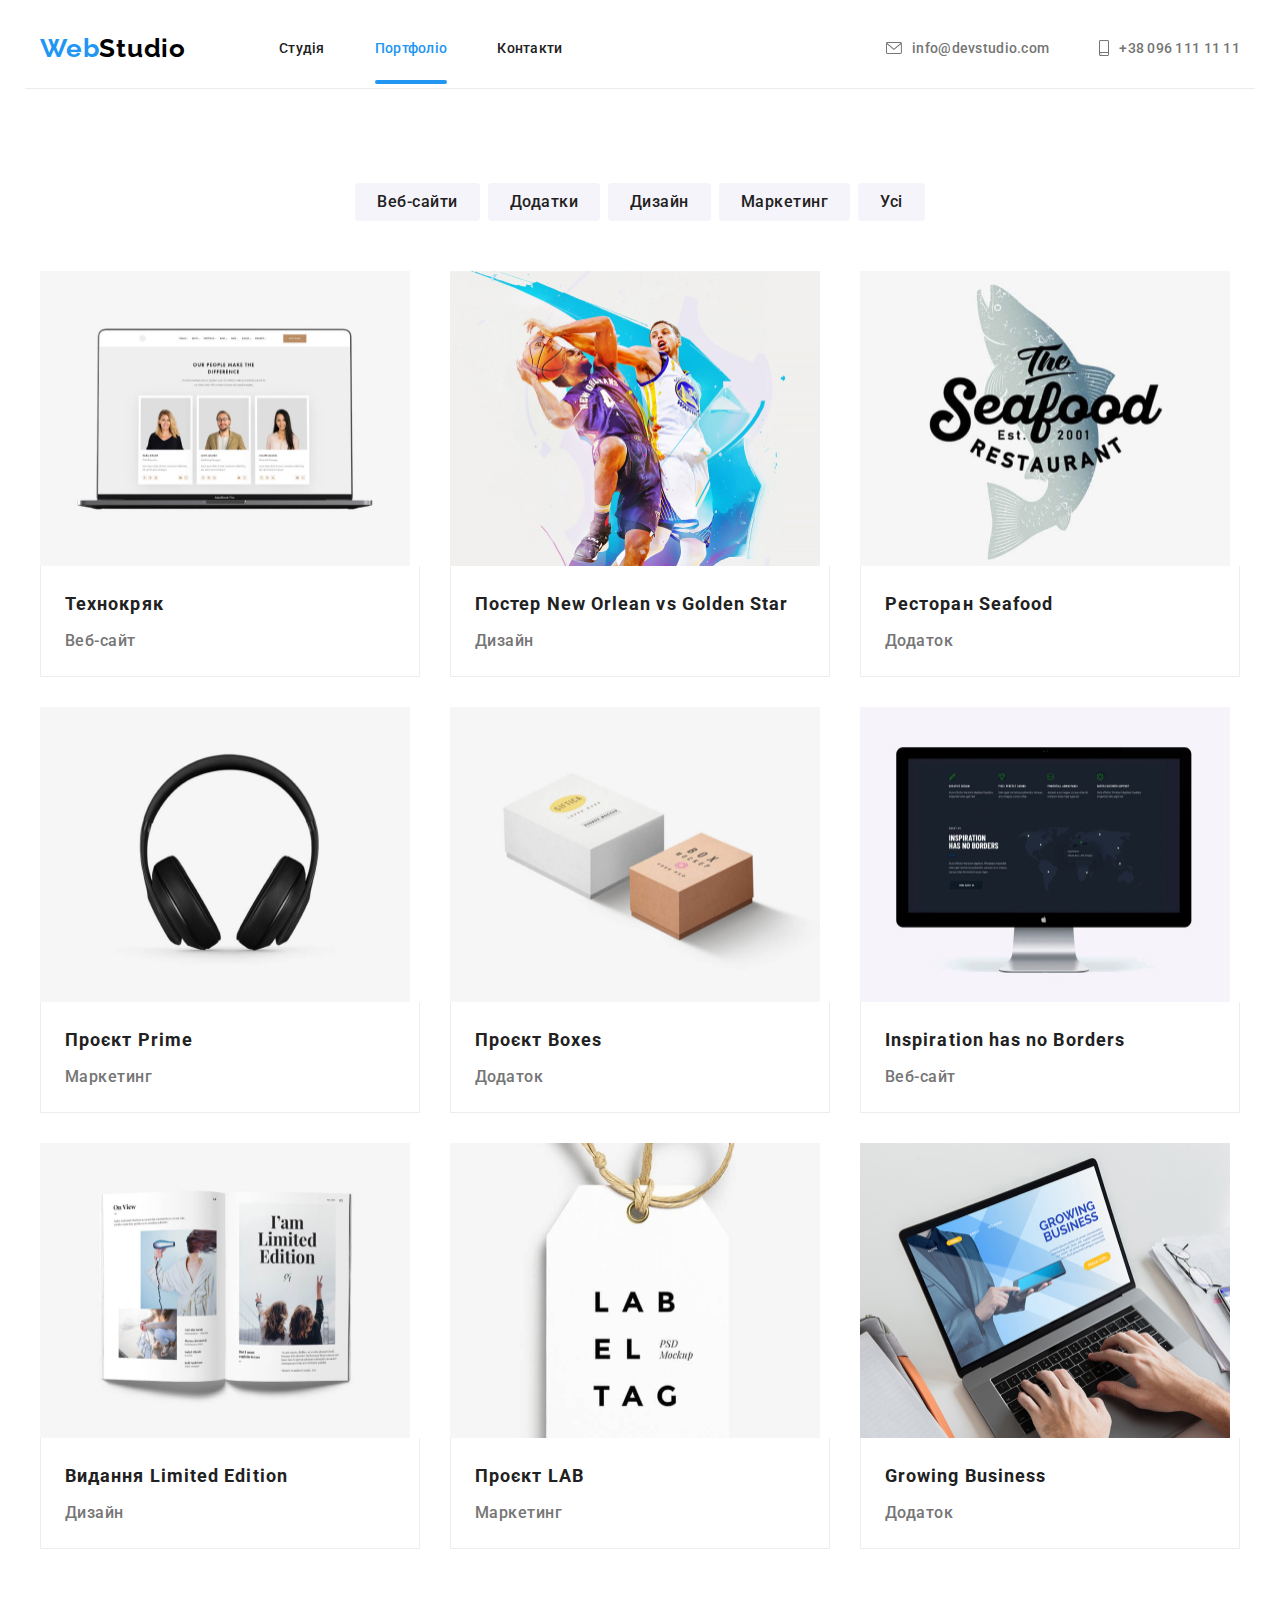
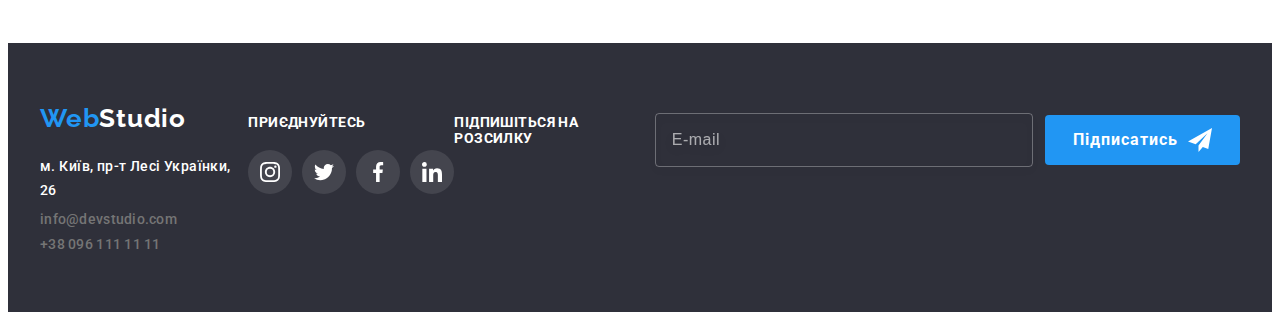
==== portfolio.html @ f9445183 "start HW7" ====
<!DOCTYPE html>
<html lang="uk">
  <head>
    <meta charset="UTF-8" />
    <meta http-equiv="X-UA-Compatible" content="IE=edge" />
    <meta name="viewport" content="width=device-width, initial-scale=1.0" />
    <title>Poкtfolio</title>
    <!-- Fonts -->
    <link rel="preconnect" href="https://fonts.googleapis.com" />
    <link rel="preconnect" href="https://fonts.gstatic.com" crossorigin />
    <link
      href="https://fonts.googleapis.com/css2?family=Raleway:wght@700&family=Roboto:wght@400;500;700;900&display=swap"
      rel="stylesheet"
    />
    <!-- Modern-normalize -->
    <link
      rel="stylesheet"
      href="https://cdnjs.cloudflare.com/ajax/libs/modern-normalize/1.1.0/modern-normalize.min.css"
      integrity="sha512-wpPYUAdjBVSE4KJnH1VR1HeZfpl1ub8YT/NKx4PuQ5NmX2tKuGu6U/JRp5y+Y8XG2tV+wKQpNHVUX03MfMFn9Q=="
      crossorigin="anonymous"
      referrerpolicy="no-referrer"
    />
    <!-- Custom styles -->
    <link rel="stylesheet" href="./css/styles.css" />
  </head>
  <body class="page">
    <header class="header">
      <div class="container header-container">
        <a class="link header-link" href="./index.html"
          ><span class="logo-first-color">Web</span><span class="logo-second-color">Studio</span>
        </a>
        <nav class="main-nav">
          <ul class="list header-nav-list">
            <li class="list-item">
              <a class="link" href="./index.html">Студія</a>
            </li>
            <li class="list-item">
              <a class="link current" href="./portfolio.html">Портфоліо</a>
            </li>
            <li class="list-item">
              <a class="link contacts" href="./index.html">Контакти</a>
            </li>
          </ul>
        </nav>
        <ul class="list header-list">
          <li>
            <a class="address-link" href="mailto:info@devstudio.com">
              <svg class="contacts-icon" width="16" height="12">
                <use href="./imeges/icons.svg#icon-envelope"></use>
              </svg>
              info@devstudio.com</a
            >
          </li>
          <li>
            <a class="address-link" href="tel:+380961111111">
              <svg class="contacts-icon" width="10" height="16">
                <use href="./imeges/icons.svg#icon-smartphone"></use>
              </svg>
              +38 096 111 11 11</a
            >
          </li>
        </ul>
      </div>
    </header>
    <main>
      <!--title section-->
      <section class="section projects">
        <div class="container">
          <h1 class="filtrs-title">Projects</h1>
          <ul class="list container-filtrs">
            <li class="filtrs-item">
              <button class="filtrs-btn" type="button">Веб-сайти</button>
            </li>
            <li class="filtrs-item">
              <button class="filtrs-btn" type="button">Додатки</button>
            </li>
            <li class="filtrs-item">
              <button class="filtrs-btn" type="button">Дизайн</button>
            </li>
            <li class="filtrs-item">
              <button class="filtrs-btn" type="button">Маркетинг</button>
            </li>
            <li class="filtrs-item">
              <button class="filtrs-btn" type="button">Усі</button>
            </li>
          </ul>
          <ul class="list container-project">
            <li class="project-item">
              <a class="link project-link" href="./portfolio.html">
                <div class="project-thumb">
                  <img
                  class="project-img"
                  src="./imeges/portfolio/img1.jpg"
                  alt=""
                  width="370"
                  height="295"
                  />
                  <div class="overlay">
                    <p class="overlay-desc">
                      Ресурс пропонує комплексні пропозиції з різним рівнем функціоналу та сервісів. 
                      Все це дозволить відвідувачу отримати вичерпні відомості про компанію чи приватну особу.
                    </p>
                  </div>
                  </div>
                <div class="under-img">
                  <h2 class="project-name">Технокряк</h2>
                  <p class="project-filtr">Веб-сайт</p>
                </div>
              </a>
            </li>
            <li class="project-item">
              <a class="link project-link" href="./portfolio.html">
                <div class="project-thumb">
                <img
                  class="project-img"
                  src="./imeges/portfolio/img2.jpg"
                  alt=""
                  width="370"
                  height="295"
                />
                <div class="overlay">
                  <p class="overlay-desc">
                    Ресурс пропонує комплексні пропозиції з різним рівнем функціоналу та сервісів. 
                    Все це дозволить відвідувачу отримати вичерпні відомості про компанію чи приватну особу.
                  </p>
                </div>
               </div>
                <div class="under-img">
                  <h2 class="project-name">Постер New Orlean vs Golden Star</h2>
                  <p class="project-filtr">Дизайн</p>
                </div>
              </a>
            </li>
            <li class="project-item">
              <a class="link project-link" href="./portfolio.html">
                <div class="project-thumb">
                <img
                  class="project-img"
                  src="./imeges/portfolio/img3.jpg"
                  alt=""
                  width="370"
                  height="295"
                />
                <div class="overlay">
                  <p class="overlay-desc">
                    Ресурс пропонує комплексні пропозиції з різним рівнем функціоналу та сервісів. 
                    Все це дозволить відвідувачу отримати вичерпні відомості про компанію чи приватну особу.
                  </p>
                </div>
              </div>
                <div class="under-img">
                  <h2 class="project-name">Ресторан Seafood</h2>
                  <p class="project-filtr">Додаток</p>
                </div>
              </a>
            </li>
            <li class="project-item">
              <a class="link project-link" href="./portfolio.html">
                <div class="project-thumb">
                <img
                  class="project-img"
                  src="./imeges/portfolio/img4.jpg"
                  alt=""
                  width="370"
                  height="295"
                />
                <div class="overlay">
                  <p class="overlay-desc">
                    Ресурс пропонує комплексні пропозиції з різним рівнем функціоналу та сервісів. 
                    Все це дозволить відвідувачу отримати вичерпні відомості про компанію чи приватну особу.
                  </p>
                </div>
              </div>
                <div class="under-img">
                  <h2 class="project-name">Проєкт Prime</h2>
                  <p class="project-filtr">Маркетинг</p>
                </div>
              </a>
            </li>
            <li class="project-item">
              <a class="link project-link" href="./portfolio.html">
                <div class="project-thumb">
                <img
                  class="project-img"
                  src="./imeges/portfolio/img5.jpg"
                  alt=""
                  width="370"
                  height="295"
                />
                <div class="overlay">
                  <p class="overlay-desc">
                    Ресурс пропонує комплексні пропозиції з різним рівнем функціоналу та сервісів. 
                    Все це дозволить відвідувачу отримати вичерпні відомості про компанію чи приватну особу.
                  </p>
                </div>
              </div>
                <div class="under-img">
                  <h2 class="project-name">Проєкт Boxes</h2>
                  <p class="project-filtr">Додаток</p>
                </div>
              </a>
            </li>
            <li class="project-item">
              <a class="link project-link" href="./portfolio.html">
                <div class="project-thumb">
                <img
                  class="project-img"
                  src="./imeges/portfolio/img6.jpg"
                  alt=""
                  width="370"
                  height="295"
                />
                <div class="overlay">
                  <p class="overlay-desc">
                    Ресурс пропонує комплексні пропозиції з різним рівнем функціоналу та сервісів. 
                    Все це дозволить відвідувачу отримати вичерпні відомості про компанію чи приватну особу.
                  </p>
                </div>
              </div>
                <div class="under-img">
                  <h2 class="project-name">Inspiration has no Borders</h2>
                  <p class="project-filtr">Веб-сайт</p>
                </div>
              </a>
            </li>
            <li class="project-item">
              <a class="link project-link" href="./portfolio.html">
                <div class="project-thumb">
                <img
                  class="project-img"
                  src="./imeges/portfolio/img7.jpg"
                  alt=""
                  width="370"
                  height="295"
                />
                <div class="overlay">
                  <p class="overlay-desc">
                    Ресурс пропонує комплексні пропозиції з різним рівнем функціоналу та сервісів. 
                    Все це дозволить відвідувачу отримати вичерпні відомості про компанію чи приватну особу.
                  </p>
                </div>
              </div>
                <div class="under-img">
                  <h2 class="project-name">Видання Limited Edition</h2>
                  <p class="project-filtr">Дизайн</p>
                </div>
              </a>
            </li>
            <li class="project-item">
              <a class="link project-link" href="./portfolio.html">
                <div class="project-thumb">
                <img
                  class="project-img"
                  src="./imeges/portfolio/img8.jpg"
                  alt=""
                  width="370"
                  height="295"
                />
                <div class="overlay">
                  <p class="overlay-desc">
                    Ресурс пропонує комплексні пропозиції з різним рівнем функціоналу та сервісів. 
                    Все це дозволить відвідувачу отримати вичерпні відомості про компанію чи приватну особу.
                  </p>
                </div>
              </div>
                <div class="under-img">
                  <h2 class="project-name">Проєкт LAB</h2>
                  <p class="project-filtr">Маркетинг</p>
                </div>
              </a>
            </li>
            <li class="project-item">
              <a class="link project-link" href="./portfolio.html">
                <div class="project-thumb">
                <img
                  class="project-img"
                  src="./imeges/portfolio/img9.jpg"
                  alt=""
                  width="370"
                  height="295"
                />
                <div class="overlay">
                  <p class="overlay-desc">
                    Ресурс пропонує комплексні пропозиції з різним рівнем функціоналу та сервісів. 
                    Все це дозволить відвідувачу отримати вичерпні відомості про компанію чи приватну особу.
                  </p>
                </div>
              </div>
                <div class="under-img">
                  <h2 class="project-name">Growing Business</h2>
                  <p class="project-filtr">Додаток</p>
                </div>
              </a>
            </li>
          </ul>
        </div>
      </section>
    </main>

    <!--Нижній блок-->
    
    <footer class="footer">
      <div class="container footer-info">
        <div class="first-column">
          <a class="link" href="./index.html"
            ><span class="logo-first-color">Web</span
            ><span class="logo-sec-col-footer">Studio</span></a
          >
          <address class="container-address" style="font-style: normal">
            <ul class="list">
              <li class="address-link">
                <a
                  class="link address"
                  href="https://goo.gl/maps/CPtrU1FHBa2aNyZL9"
                  target="_blank"
                  rel="noopener noreferrer"
                  >м. Київ, пр-т Лесі Українки, 26</a
                >
              </li>
              <li class="address-item">
                <a class="address-link" href="mailto:info@devstudio.com">info@devstudio.com</a>
              </li>
              <li class="address-item">
                <a class="address-link" href="tel:+380961111111">+38 096 111 11 11</a>
              </li>
            </ul>
          </address>
        </div>
        <div class="social-icons-footer">
          <h3 class="under-social-icons">Приєднуйтесь</h3>
          <ul class="ft-social-list list">
            <li class="ft-social-item">
              <a
                class="ft-social-link link"
                href="https://www.instagram.com"
                target="_blank"
                rel="noopener noreferrer"
                aria-label="Instagram"
              >
                <svg class="ft-social-icon" width="20" height="20">
                  <use href="./imeges/icons.svg#icon-instagram"></use>
                </svg>
              </a>
            </li>
            <li class="social-item">
              <a
                class="ft-social-link link"
                href="https://twitter.com/"
                target="_blank"
                rel="noopener noreferrer"
                aria-label="Instagram"
              >
                <svg class="ft-social-icon" width="20" height="20">
                  <use href="./imeges/icons.svg#icon-twitter"></use>
                </svg>
              </a>
            </li>
            <li class="social-item">
              <a
                class="ft-social-link link"
                href="https://facebook.com/"
                target="_blank"
                rel="noopener noreferrer"
                aria-label="Instagram"
              >
                <svg class="ft-social-icon" width="20" height="20">
                  <use href="./imeges/icons.svg#icon-facebook"></use>
                </svg>
              </a>
            </li>
            <li class="social-item">
              <a
                class="ft-social-link link"
                href="https://www.linkedin.com"
                target="_blank"
                rel="noopener noreferrer"
                aria-label="Instagram"
              >
                <svg class="ft-social-icon" width="20" height="20">
                  <use href="./imeges/icons.svg#icon-linkedin"></use>
                </svg>
              </a>
            </li>
          </ul>
        </div>
        <div class="email-form-ft">
          <h3 class="ft-email-title">Підпишіться на розсилку</h3>
          <label class="ft-form-email">
            <input class="ft-email" type="email" name="user-mail" required placeholder="E-mail" />
          </label>
          <button class="ft-btn-send" type="submit">
            Підписатись
            <svg class="ft-send-icon" width="24" height="24">
              <use href="./imeges/icons.svg#icon-send"></use>
            </svg>
          </button>
        </div>
      </div>
    </footer>
  </body>
</html>
---- css/styles.css ----
:root {
  /* Fonts */
  --main-font: 'Roboto', sans-serif;
  --secondary-font: 'Raleway', sans-serif;

  /* colors */
  --main-txt-cl: #212121;
  --light-txt-cl: #757575;
  --other-txt-cl: #ffffff;
  --accent-txt-cl: #2196f3;
  --gray-icon-cl: #afb1b8;

  /* Others */
  --anim-hover: 250ms cubic-bezier(0.4, 0, 0.2, 1);
}

.page {
  font-family: var(--main-font);
  font-size: 14px;
  text-align: center;
  color: var(--main-txt-cl);
}

/* reset */
.link,
.address-link {
  text-decoration: none;
}
.list {
  list-style: none;
}

.section {
  padding-top: 94px;
  padding-bottom: 94px;
}

h1,
h2,
h3,
h4,
h5,
h6,
p {
  margin: 0;
}

img {
  display: block;
}

.link {
  text-decoration: none;
  color: currentColor;
}

.list {
  list-style: none;
  margin: 0;
  padding: 0;
}

.container {
  width: 1200px;
  padding-left: 15px;
  padding-right: 15px;
  margin-left: auto;
  margin-right: auto;
}

/**
    |============================
    | Header
    |============================
  */

.header {
  text-align: left;
}

.header-container {
  display: flex;
  border-bottom: 1px solid #ececec;
  align-items: center;
}
.logo-first-color,
.logo-second-color,
.logo-sec-col-footer {
  font-family: var(--secondary-font);
  font-style: normal;
  font-weight: 700;
  font-size: 26px;
  line-height: 31px;
  letter-spacing: 0.03em;
}

.logo-first-color {
  color: var(--accent-txt-cl);
}

.logo-second-color {
  color: #000000;
}

.main-nav {
  margin-left: 93px;
  padding-top: 32px;
  padding-bottom: 32px;
}

.header-nav-list {
  display: flex;
  gap: 50px;
}

.header-list {
  display: flex;
  padding-top: 32px;
  margin-left: auto;
  gap: 50px;
  padding-bottom: 32px;
}

.link,
.address-link {
  font-weight: 500;
  line-height: calc(16 / 14);
  letter-spacing: 0.02em;
  color: var(--main-txt-cl);
  transition: color var(--anim-hover);
}

.address-link {
  color: var(--light-txt-cl);
  display: flex;
  gap: 10px;
  align-items: center;
}

.link:hover,
.link:focus,
.current,
.link:focus,
.address-link:hover,
.address-link:focus {
  color: var(--accent-txt-cl);
}

.contacts-icon {
  fill: currentColor;
}

.current {
  position: relative;
}

.current::after {
  content: '';
  display: block;

  position: absolute;
  left: 0;
  bottom: -28px;

  width: 100%;
  height: 4px;
  border-radius: 2px;
  background-color: var(--accent-txt-cl);
}

/**
    |============================
    | Hero
    |============================
  */

.hero {
  max-width: 1600px;
  margin-left: auto;
  margin-right: auto;
  background-image: linear-gradient(to right, rgb(47, 48, 58, 0.4), rgba(47, 48, 58, 0.4)),
    url(../imeges/fon-img/Img.jpg);
  background-repeat: no-repeat;
  background-size: cover;
  background-position: center;

  background-color: #2f303a;
  padding-top: 200px;
  padding-bottom: 200px;
}

.hero-title {
  font-size: 44px;
  line-height: calc(60 / 44);
  letter-spacing: 0.06em;
  color: var(--other-txt-cl);
  text-transform: uppercase;
  margin-bottom: 30px;
  width: 696px;
  margin-left: auto;
  margin-right: auto;
}

.hero-btn {
  font-family: inherit;
  font-weight: 700;
  font-size: 16px;
  line-height: calc(30 / 16);
  letter-spacing: 0.06em;
  color: var(--other-txt-cl);
  background-color: var(--accent-txt-cl);
  cursor: pointer;
  border-radius: 4px;
  padding: 10px 32px;
  border: none;
  transition: background-color var(--anim-hover);
}

.hero-btn:hover,
.hero-btn:focus {
  background-color: #188ce8;
}

/**
    |============================
    | About
    |============================
  */
.about {
  text-align: left;
}

.container-about {
  display: flex;
  gap: 30px;
  
  
  
}

.about-item {
  flex-basis: calc((100%-90px) / 4);
}

.about-block {
  display: flex;
  background-color: #f5f4fa;
  height: 120px;
  align-items: center;
  justify-content: center;
  border-radius: 4px;
  margin-bottom: 30px;
}

.about-title {
  position: absolute;
  width: 1px;
  height: 1px;
  margin: -1px;
  border: 0;
  padding: 0;
  white-space: nowrap;
  clip-path: inset(100%);
  clip: rect(0 0 0 0);
}

.about-preference {
  font-weight: 700;
  font-size: 14px;
  line-height: calc(16 / 14);
  letter-spacing: 0.03em;
  text-transform: uppercase;
}

.about-txt {
  font-size: 14px;
  line-height: calc(24 / 14);
  letter-spacing: 0.03em;
  color: var(--light-txt-cl);
  margin-top: 10px;
}

/**
    |============================
    | Activity
    |============================
  */

.activity {
  padding-top: 0px;
}

.activity-title {
  font-weight: 700;
  font-size: 36px;
  line-height: calc(42 / 36);
  letter-spacing: 0.03em;
}

.container-activity {
  display: flex;
  gap: 30px;
  margin-top: 50px;
  padding-top: 0px;
}

.act-thumb {
  position: relative;
}

.act-img-bloc {
  position: absolute;
  bottom: 0;
  left: 0;

  width: 100%;
  height: 70px;
  background: rgba(47, 48, 58, 0.8);

  display: flex;
  align-items: center;
  justify-content: center;
}

.act-img-title {
  text-transform: uppercase;
  color: var(--other-txt-cl);
  font-weight: 700;
  line-height: calc(16 / 14);
  letter-spacing: 0.03em;
}

.act-img-title {
}

/**
    |============================
    | Team
    |============================
  */

.team {
  background-color: #f5f4fa;
}

.team-title {
  font-weight: 700;
  font-size: 36px;
  line-height: calc(42 / 36);
  letter-spacing: 0.03em;
}

.container-team {
  display: flex;
  margin-top: 50px;
  gap: 30px;
}

.team-card {
  padding-top: 20px;
  padding-bottom: 20px;
  background-color: var(--other-txt-cl);
  border-radius: 0px 0px 4px 4px;
}
.team-item {
  box-shadow: 0px 1px 3px rgba(0, 0, 0, 0.12), 0px 1px 1px rgba(0, 0, 0, 0.14),
    0px 2px 1px rgba(0, 0, 0, 0.2);
  border-radius: 0px 0px 4px 4px;
}

.team-expert {
  font-weight: 500;
  font-size: 16px;
  line-height: calc(19 / 16);
  letter-spacing: 0.03em;
  margin-bottom: 10px;
}

.team-profil {
  font-size: 16px;
  line-height: calc(19 / 16);
  letter-spacing: 0.03em;
  color: var(--light-txt-cl);
  margin-bottom: 16px;
}

.social-list {
  display: flex;
  gap: 10px;
  justify-content: center;
}

.social-link {
  display: flex;
  align-items: center;
  justify-content: center;
  width: 44px;
  height: 44px;
  background-color: var(--other-txt-cl);
  border-radius: 50%;
  color: var(--gray-icon-cl);
  transition: background-color var(--anim-hover), color var(--anim-hover);
}

.social-link:hover,
.social-link:focus {
  background-color: var(--accent-txt-cl);
  color: var(--other-txt-cl);
}

.social-icon {
  fill: currentColor;
}

/**
    |============================
    | Client
    |============================
  */

.client-title {
  font-weight: 700;
  font-size: 36px;
  line-height: calc(42 / 36);
  letter-spacing: 0.03em;
  margin-bottom: 50px;
}

.clients-list {
  display: flex;
  gap: 30px;
  justify-content: center;
}

.client-item {
  flex-basis: calc((100% - 150px) / 6);
}

.client-link {
  display: flex;
  align-items: center;
  justify-content: center;
  background-color: var(--other-txt-cl);
  color: var(--gray-icon-cl);
  height: 92px;
  border: 1px solid var(--gray-icon-cl);
  border-radius: 4px;
  transition: border-color var(--anim-hover), color var(--anim-hover);
}

.client-link:hover,
.client-link:focus {
  color: var(--accent-txt-cl);
  border-color: var(--accent-txt-cl);
}

.client-icon {
  fill: currentColor;
}

/**
    |============================
    | Footer
    |============================
  */

.footer {
  background-color: #2f303a;
  padding-top: 60px;
  padding-bottom: 60px;
}

.footer-info {
  display: flex;
  justify-content:space-between;
  align-items: baseline;
}

.footer,
.address {
  line-height: calc(24 / 14);
  letter-spacing: 0.03em;
  color: var(--other-txt-cl);
  text-align: left;
}

.container-address {
  margin-top: 20px;
}

.address-item {
  margin-top: 9px;
}

.logo-sec-col-footer {
  color: var(--other-txt-cl);
}

.under-social-icons {
  font-weight: 700;
  font-size: 14px;
  line-height: calc(16 / 14);
  letter-spacing: 0.03em;
  text-transform: uppercase;
  color: var(--other-txt-cl);
  margin-bottom: 20px;
  
}

.ft-social-list {
  display: flex;
  gap: 10px;
  justify-content: center;
}

.ft-social-link {
  display: flex;
  align-items: center;
  justify-content: center;
  width: 44px;
  height: 44px;
  border-radius: 50%;
  background-color: rgba(255, 255, 255, 0.1);
  color: var(--other-txt-cl);
  transition: background-color var(--anim-hover), color var(--anim-hover);
}

.ft-social-link:hover,
.ft-social-link:focus {
  background-color: var(--accent-txt-cl);
  color: var(--other-txt-cl);
}

.ft-social-icon {
  fill: currentColor;
}

.ft-email-title {
  font-weight: 700;
  font-size: 14px;
  line-height: calc(16 / 14);
  letter-spacing: 0.03em;
  text-transform: uppercase;
  color: var(--other-txt-cl);
  margin-bottom: 20px;
  
}

.email-form-ft {
  display: flex;
  justify-content: center;
  align-items: center;
}

.ft-email {
  width: 358px;
  height: 50px;
  background-color: inherit;
  border: 1px solid rgba(255, 255, 255, 0.3);
  filter: drop-shadow(0px 4px 4px rgba(0, 0, 0, 0.15));
  border-radius: 4px;
  padding-left: 16px;
  outline: transparent;
  font-size: 16px;
  line-height: calc(20 / 16);
  letter-spacing: 0.03em;
  color: rgba(255, 255, 255, 0.6);
  

  transition: border-color var(--anim-hover);
}

.ft-email:hover,
.ft-email:focus,
.ft-email:not(:placeholder-shown) {
  border-color: var(--accent-txt-cl);
}

.ft-email::placeholder {
  font-size: 16px;
  line-height: calc(20 / 16);
  letter-spacing: 0.03em;
  color: rgba(255, 255, 255, 0.6);
}

.ft-btn-send {
  display: flex;
  justify-content: center;
  align-items: center;
  width: 200px;
  height: 50px;
  font-family: inherit;
  font-weight: 700;
  font-size: 16px;
  line-height: calc(30 / 16);
  letter-spacing: 0.06em;
  color: var(--other-txt-cl);
  background-color: var(--accent-txt-cl);
  margin-left: 12px;
  

  border-radius: 4px;
  border: none;
  transition: background-color var(--anim-hover);

  cursor: pointer;
}

.ft-btn-send:hover,
.ft-btn-send:focus {
  background-color: #188ce8;
}

.ft-send-icon {
  right: 28px;
  bottom: 13px;
  margin-left: 10px;
  fill: var(--other-txt-cl);
}

/*
    |============================
    |Modal window
    |============================
  */

.beckdrop {
  position: fixed;
  left: 0;
  top: 0;
  z-index: 100;

  width: 100%;
  height: 100%;
  background-color: rgba(0, 0, 0, 0.4);
  opacity: 1;
  transition: opacity var(--anim-hover);
}

.beckdrop.is-hidden {
  opacity: 0;
  pointer-events: none;
  visibility: hidden;
  opacity: 40%;
}

.modal {
  position: absolute;
  top: 50%;
  left: 50%;

  width: 528px;
  background: var(--other-txt-cl);
  box-shadow: 0px 1px 3px rgba(0, 0, 0, 0.12), 0px 1px 1px rgba(0, 0, 0, 0.14),
    0px 2px 1px rgba(0, 0, 0, 0.2);
  border-radius: 4px;

  transform: translate(-50%, -50%) scale(1);
  transition: transform var(--anim-hover);
  padding: 40px;
}

.modal-btn {
  position: absolute;
  top: 8px;
  right: 8px;

  display: flex;
  align-items: center;
  justify-content: center;

  width: 30px;
  height: 30px;
  border-radius: 50%;
  background: var(--other-txt-cl);
  border: 1px solid rgba(0, 0, 0, 0.1);

  transition: fill var(--anim-hover);

  cursor: pointer;
}

.modal-btn:hover,
.modal-btn:focus {
  fill: var(--accent-txt-cl);
}

.register-form-title {
  display: block;
  text-align: center;
  font-weight: 700;
  font-size: 20px;
  line-height: calc(23 / 20);
  letter-spacing: 0.03em;
  margin-bottom: 12px;

  
}

.register-form-field {
  position: relative;
  display: block;
  margin-bottom: 10px;
}

.register-form-input {
  width: 100%;
  height: 40px;
  padding-left: 48px;
  padding-right: 48px;

  border: 1px solid rgba(33, 33, 33, 0.2);
  border-radius: 4px;
  outline: transparent;
  transition: border-color var(--anim-hover);
}

.register-form-input:hover,
.register-form-input:focus,
.register-form-input:not(:placeholder-shown) {
  border-color: var(--accent-txt-cl);
}

.register-form-input::placeholder {
  opacity: 0;
  transition: opacity var(--anim-hover);
}

.register-form-input:focus::placeholder {
  opacity: 1;
}

.register-form-label {
  display: block;
  text-align: left;
  font-size: 12px;
  line-height: calc(14 / 12);
  letter-spacing: 0.01em;
  color: var(--light-txt-cl);
  text-align: left;
  margin-bottom: 4px;
}

.register-form-icon {
  position: absolute;
  bottom: 11px;
  left: 12px;

  transition: fill var(--anim-hover);
}

.register-form-input:focus, .register-form-input:hover ~ .register-form-icon {
  fill: var(--accent-txt-cl);
}

.register-form-message {
  display: block;
  width: 100%;
  height: 120px;
  padding: 12px 16px;

  font-size: 14px;

  resize: none;
  outline: transparent;
  border: 1px solid rgba(33, 33, 33, 0.2);
  border-radius: 4px;

  transition: border-color var(--anim-hover);
}

.register-form-message::placeholder {
  font-size: 12px;
  line-height: calc(14 / 12);
  letter-spacing: 0.01em;
  color: rgba(117, 117, 117, 0.5);
}

.register-form-message:hover,
.register-form-message:focus,
.register-form-message:not(:placeholder-shown) {
  border-color: var(--accent-txt-cl);
}

.register-form-field:last-child {
  margin-bottom: 20px;
}

.register-form-agreement {
  display: flex;
  align-items: center;
  justify-content: center;
  gap: 8.38px;

  margin-bottom: 30px;
}

.icon-checked {
  opacity: 0;
  fill: var(--accent-txt-cl);
  transition: opacity var(--anim-hover);
}

.register-form-checkbox:checked + .register-form-icons .icon-checked {
  opacity: 1;
}
.icon-unchecked {
  transition: opacity var(--anim-hover);
}

.register-form-checkbox:checked + .register-form-icons .icon-unchecked {
  opacity: 0;
}

.register-form-checkbox:focus + .register-form-icons {
  outline-offset: 1px;
}

.register-form-desc {
  line-height: calc(24 / 14);
  letter-spacing: 0.03em;
  color: var(--light-txt-cl);
  user-select: none;
}

.register-form-link {
  color: var(--accent-txt-cl);
}

.visually-hidden {
  position: absolute;
  width: 1px;
  height: 1px;
  margin: -1px;
  border: 0;
  padding: 0;
  white-space: nowrap;
  clip-path: inset(100%);
  clip: rect(0 0 0 0);
}

.register-form-btn {
  font-family: inherit;
  font-weight: 700;
  font-size: 16px;
  line-height: calc(30 / 16);
  letter-spacing: 0.06em;
  color: var(--other-txt-cl);
  background-color: var(--accent-txt-cl);

  border-radius: 4px;
  padding: 10px 52px;
  border: none;
  transition: background-color var(--anim-hover);
  box-shadow: 0px 4px 4px rgba(0, 0, 0, 0.15);

  cursor: pointer;
}

.register-form-btn:hover,
.register-form-btn:focus {
  background-color: #188ce8;
}

/*
    |*********************************************************
    | Portfolio page
    |*********************************************************
  */

/*
    |============================
    |Filters
    |============================
  */

.container-filtrs {
  display: flex;
  gap: 8px;
  justify-content: center;
}

.filtrs-title {
  position: absolute;
  width: 1px;
  height: 1px;
  margin: -1px;
  border: 0;
  padding: 0;
  white-space: nowrap;
  clip-path: inset(100%);
  clip: rect(0 0 0 0);
  overflow: hidden;
}

.filtrs-btn {
  font-family: inherit;
  font-weight: 500;
  font-size: 16px;
  line-height: calc(26 / 16);
  letter-spacing: 0.03em;
  color: var(--main-txt-cl);
  background-color: #f5f4fa;
  padding: 6px 22px;
  border: none;
  border-radius: 4px;
  transition: background-color var(--anim-hover), box-shadow var(--anim-hover);
  color: var(--anim-hover);

  cursor: pointer;
}

.filtrs-btn:hover,
.filtrs-btn:focus {
  box-shadow: 0px 3px 1px rgba(0, 0, 0, 0.1), 0px 1px 2px rgba(0, 0, 0, 0.08),
    0px 2px 2px rgba(0, 0, 0, 0.12);
  color: var(--other-txt-cl);
  background-color: var(--accent-txt-cl);
}

.filtrs-btn:hover,
.filtrs-btn:focus {
  color: var(--other-txt-cl);
  background-color: var(--accent-txt-cl);
}

.filtrs-btn:active {
  color: var(--accent-txt-cl);
}


/*
    |============================
    |Projects
    |============================
  */

.container-project {
  display: flex;
  flex-wrap: wrap;
  margin-top: 50px;
  text-align: left;
}

.project-item {
  flex-basis: calc((100% - 60px) / 3);
  margin-right: 30px;
  margin-bottom: 30px;
}

.project-item:nth-child(3n) {
  margin-right: 0;
}

.project-item:nth-last-child(-n + 3) {
  margin-bottom: 0;
}

.project-link {
  display: block;
  transition: box-shadow var(--anim-hover);
}

.project-link:hover,
.project-link:focus {
  box-shadow: 0px 1px 1px rgba(0, 0, 0, 0.12), 0px 4px 4px rgba(0, 0, 0, 0.06),
    1px 4px 6px rgba(0, 0, 0, 0.16);
}

.project-thumb {
  position: relative;
  overflow: hidden;
}

.overlay {
  position: absolute;
  top: 0;
  left: 0;

  transform: translatey(100%);

  transition: transform var(--anim-hover);

  width: 100%;
  height: 101%;
  background: rgba(33, 150, 243, 0.9);
  padding: 20px;

  display: flex;
  align-items: center;
  justify-content: center;
}

.project-item:hover .overlay {
  transform: translatey(0);
}

.overlay-desc {
  color: var(--other-txt-cl);
  font-weight: 400;
  font-size: 18px;
  line-height: calc(28 / 18);
  letter-spacing: 0.03em;
}

.under-img {
  padding: 20px 24px;
  border-right: 1px solid #eeeeee;
  border-bottom: 1px solid #eeeeee;
  border-left: 1px solid #eeeeee;
}

.project-name {
  color: var(--main-txt-cl);
  font-weight: 700;
  font-size: 18px;
  line-height: calc(36 / 18);
  letter-spacing: 0.06em;
}

.project-filtr {
  font-size: 16px;
  line-height: calc(30 / 16);
  letter-spacing: 0.03em;
  color: var(--light-txt-cl);
  margin-top: 4px;
}
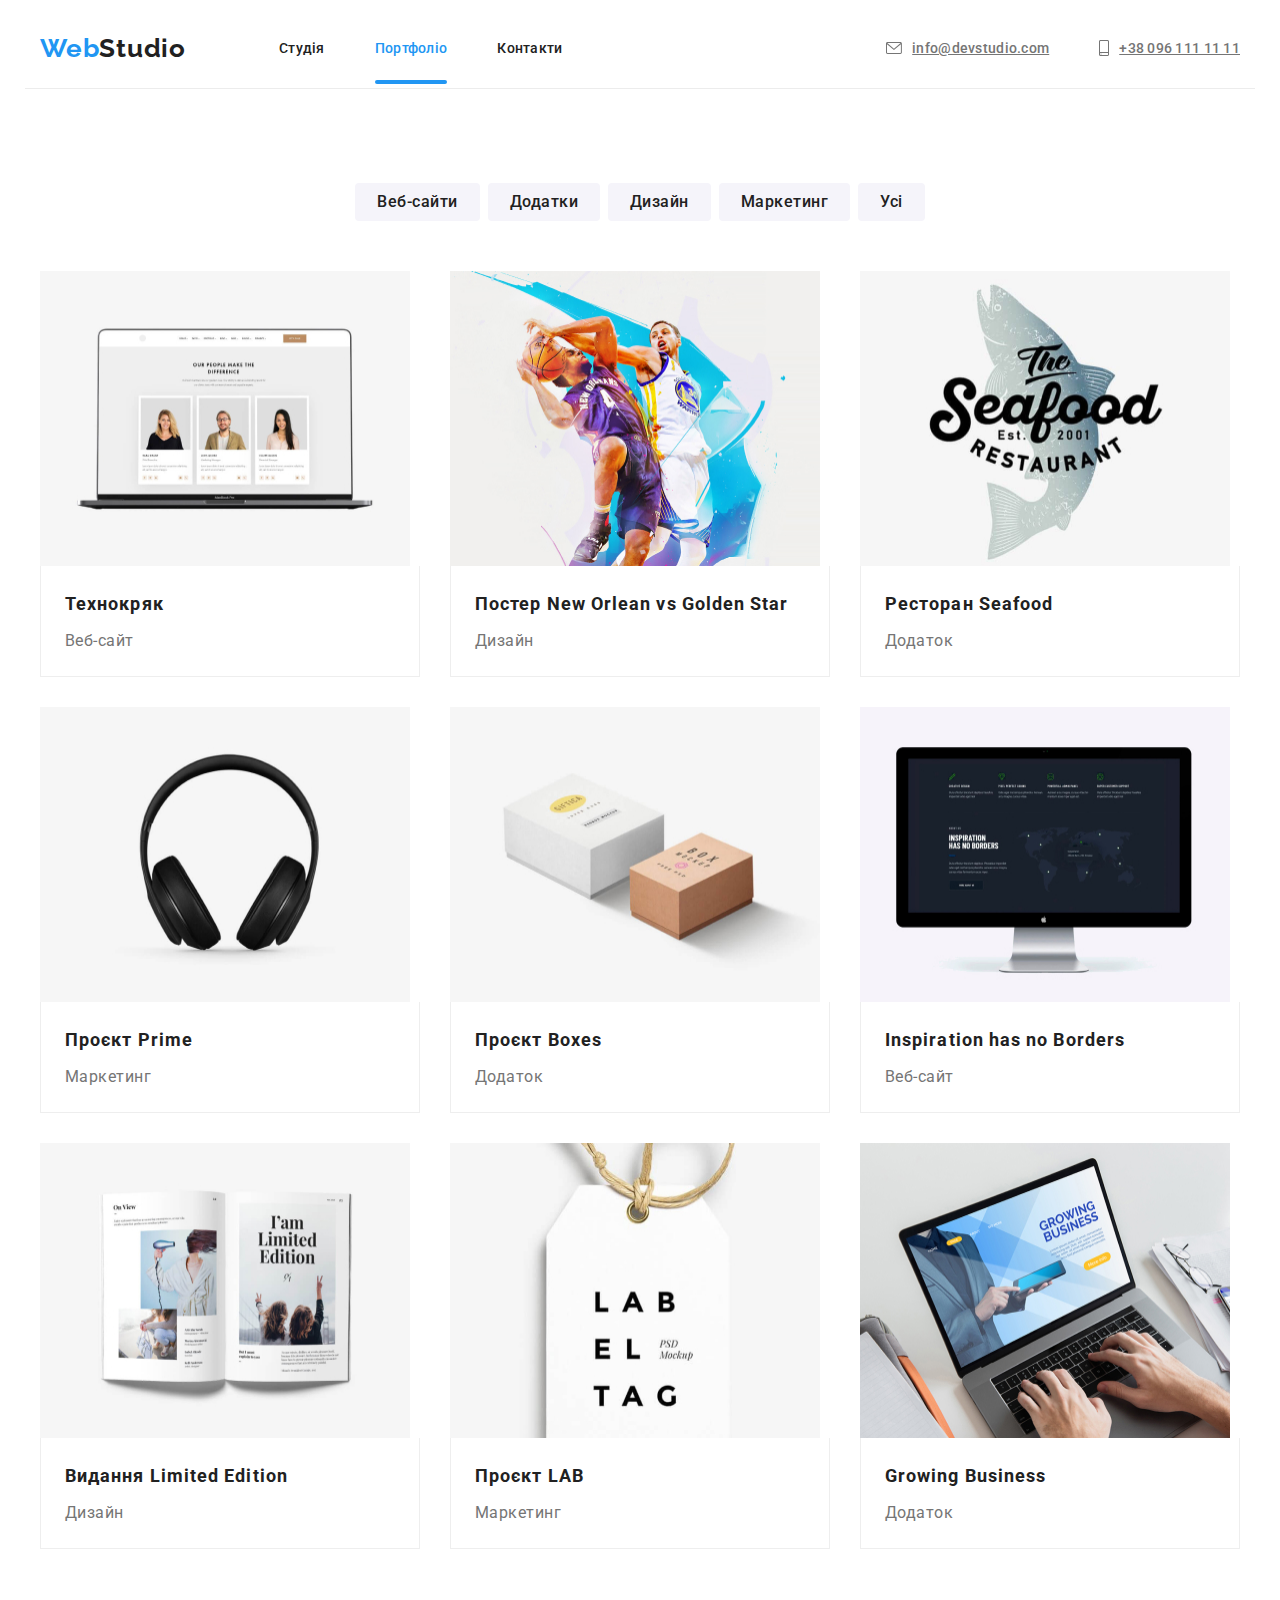
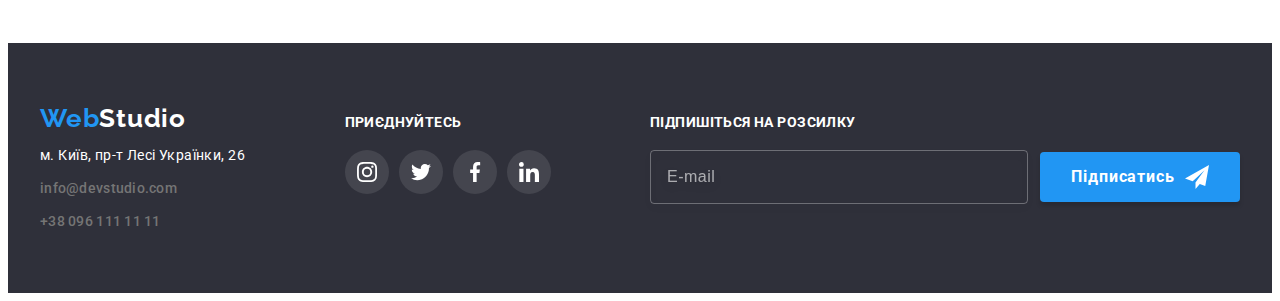
==== commit 5b1e10e2: "3" ====
--- a/portfolio.html
+++ b/portfolio.html
@@ -25,35 +25,35 @@
   </head>
   <body class="page">
     <header class="header">
-      <div class="container header-container">
-        <a class="link header-link" href="./index.html"
-          ><span class="logo-first-color">Web</span><span class="logo-second-color">Studio</span>
+      <div class="header__container container">
+        <a class="logo" href="./index.html"
+          >Web<span class="header__logo">Studio</span>
         </a>
-        <nav class="main-nav">
-          <ul class="list header-nav-list">
-            <li class="list-item">
-              <a class="link" href="./index.html">Студія</a>
-            </li>
-            <li class="list-item">
-              <a class="link current" href="./portfolio.html">Портфоліо</a>
-            </li>
-            <li class="list-item">
-              <a class="link contacts" href="./index.html">Контакти</a>
+        <nav class="nav">
+          <ul class="nav__list list">
+            <li class="nav__item">
+              <a class="nav__link link" href="./index.html">Студія</a>
+            </li>
+            <li class="nav__item">
+              <a class="nav__link link nav__link--current" href="./portfolio.html">Портфоліо</a>
+            </li>
+            <li class="nav__item">
+              <a class="nav__link link" href="./index.html">Контакти</a>
             </li>
           </ul>
         </nav>
-        <ul class="list header-list">
+        <ul class="header-group list ">
           <li>
-            <a class="address-link" href="mailto:info@devstudio.com">
-              <svg class="contacts-icon" width="16" height="12">
+            <a class="header__contacts" href="mailto:info@devstudio.com">
+              <svg class="header__icon" width="16" height="12">
                 <use href="./imeges/icons.svg#icon-envelope"></use>
               </svg>
               info@devstudio.com</a
             >
           </li>
           <li>
-            <a class="address-link" href="tel:+380961111111">
-              <svg class="contacts-icon" width="10" height="16">
+            <a class="header__contacts" href="tel:+380961111111">
+              <svg class="header__icon" width="10" height="16">
                 <use href="./imeges/icons.svg#icon-smartphone"></use>
               </svg>
               +38 096 111 11 11</a
@@ -64,231 +64,231 @@
     </header>
     <main>
       <!--title section-->
-      <section class="section projects">
+      <section class="projects section">
         <div class="container">
-          <h1 class="filtrs-title">Projects</h1>
-          <ul class="list container-filtrs">
-            <li class="filtrs-item">
-              <button class="filtrs-btn" type="button">Веб-сайти</button>
-            </li>
-            <li class="filtrs-item">
-              <button class="filtrs-btn" type="button">Додатки</button>
-            </li>
-            <li class="filtrs-item">
-              <button class="filtrs-btn" type="button">Дизайн</button>
-            </li>
-            <li class="filtrs-item">
-              <button class="filtrs-btn" type="button">Маркетинг</button>
-            </li>
-            <li class="filtrs-item">
-              <button class="filtrs-btn" type="button">Усі</button>
+          <h1 class="projects__title">Projects</h1>
+          <ul class="filtrs list">
+            <li class="filtrs__item">
+              <button class="filtrs__btn" type="button">Веб-сайти</button>
+            </li>
+            <li class="filtrs__item">
+              <button class="filtrs__btn" type="button">Додатки</button>
+            </li>
+            <li class="filtrs__item">
+              <button class="filtrs__btn" type="button">Дизайн</button>
+            </li>
+            <li class="filtrs__item">
+              <button class="filtrs__btn" type="button">Маркетинг</button>
+            </li>
+            <li class="filtrs__item">
+              <button class="filtrs__btn" type="button">Усі</button>
             </li>
           </ul>
-          <ul class="list container-project">
-            <li class="project-item">
-              <a class="link project-link" href="./portfolio.html">
-                <div class="project-thumb">
+          <ul class="portfolio list">
+            <li class="portfolio__item">
+              <a class="portfolio__link link" href="./portfolio.html">
+                <div class="portfolio__thumb">
                   <img
-                  class="project-img"
+                  class="portfolio__img"
                   src="./imeges/portfolio/img1.jpg"
                   alt=""
                   width="370"
                   height="295"
                   />
-                  <div class="overlay">
-                    <p class="overlay-desc">
+                  <div class="portfolio__overlay">
+                    <p class="portfolio__overlay-desc">
                       Ресурс пропонує комплексні пропозиції з різним рівнем функціоналу та сервісів. 
                       Все це дозволить відвідувачу отримати вичерпні відомості про компанію чи приватну особу.
                     </p>
                   </div>
                   </div>
-                <div class="under-img">
-                  <h2 class="project-name">Технокряк</h2>
-                  <p class="project-filtr">Веб-сайт</p>
-                </div>
-              </a>
-            </li>
-            <li class="project-item">
-              <a class="link project-link" href="./portfolio.html">
-                <div class="project-thumb">
-                <img
-                  class="project-img"
+                <div class="portfolio__name-block">
+                  <h2 class="portfolio__name">Технокряк</h2>
+                  <p class="portfolio__filtr">Веб-сайт</p>
+                </div>
+              </a>
+            </li>
+            <li class="portfolio__item">
+              <a class="portfolio__link link" href="./portfolio.html">
+                <div class="portfolio__thumb">
+                <img
+                  class="portfolio__img"
                   src="./imeges/portfolio/img2.jpg"
                   alt=""
                   width="370"
                   height="295"
                 />
-                <div class="overlay">
-                  <p class="overlay-desc">
+                <div class="portfolio__overlay">
+                  <p class="portfolio__overlay-desc">
                     Ресурс пропонує комплексні пропозиції з різним рівнем функціоналу та сервісів. 
                     Все це дозволить відвідувачу отримати вичерпні відомості про компанію чи приватну особу.
                   </p>
                 </div>
                </div>
-                <div class="under-img">
-                  <h2 class="project-name">Постер New Orlean vs Golden Star</h2>
-                  <p class="project-filtr">Дизайн</p>
-                </div>
-              </a>
-            </li>
-            <li class="project-item">
-              <a class="link project-link" href="./portfolio.html">
-                <div class="project-thumb">
-                <img
-                  class="project-img"
+                <div class="portfolio__name-block">
+                  <h2 class="portfolio__name">Постер New Orlean vs Golden Star</h2>
+                  <p class="portfolio__filtr">Дизайн</p>
+                </div>
+              </a>
+            </li>
+            <li class="portfolio__item">
+              <a class="portfolio__link link" href="./portfolio.html">
+                <div class="portfolio__thumb">
+                <img
+                  class="portfolio__img"
                   src="./imeges/portfolio/img3.jpg"
                   alt=""
                   width="370"
                   height="295"
                 />
-                <div class="overlay">
-                  <p class="overlay-desc">
-                    Ресурс пропонує комплексні пропозиції з різним рівнем функціоналу та сервісів. 
-                    Все це дозволить відвідувачу отримати вичерпні відомості про компанію чи приватну особу.
-                  </p>
-                </div>
-              </div>
-                <div class="under-img">
-                  <h2 class="project-name">Ресторан Seafood</h2>
-                  <p class="project-filtr">Додаток</p>
-                </div>
-              </a>
-            </li>
-            <li class="project-item">
-              <a class="link project-link" href="./portfolio.html">
-                <div class="project-thumb">
-                <img
-                  class="project-img"
+                <div class="portfolio__overlay">
+                  <p class="portfolio__overlay-desc">
+                    Ресурс пропонує комплексні пропозиції з різним рівнем функціоналу та сервісів. 
+                    Все це дозволить відвідувачу отримати вичерпні відомості про компанію чи приватну особу.
+                  </p>
+                </div>
+              </div>
+                <div class="portfolio__name-block">
+                  <h2 class="portfolio__name">Ресторан Seafood</h2>
+                  <p class="portfolio__filtr">Додаток</p>
+                </div>
+              </a>
+            </li>
+            <li class="portfolio__item">
+              <a class="portfolio__link link" href="./portfolio.html">
+                <div class="portfolio__thumb">
+                <img
+                  class="portfolio__img"
                   src="./imeges/portfolio/img4.jpg"
                   alt=""
                   width="370"
                   height="295"
                 />
-                <div class="overlay">
-                  <p class="overlay-desc">
-                    Ресурс пропонує комплексні пропозиції з різним рівнем функціоналу та сервісів. 
-                    Все це дозволить відвідувачу отримати вичерпні відомості про компанію чи приватну особу.
-                  </p>
-                </div>
-              </div>
-                <div class="under-img">
-                  <h2 class="project-name">Проєкт Prime</h2>
-                  <p class="project-filtr">Маркетинг</p>
-                </div>
-              </a>
-            </li>
-            <li class="project-item">
-              <a class="link project-link" href="./portfolio.html">
-                <div class="project-thumb">
-                <img
-                  class="project-img"
+                <div class="portfolio__overlay">
+                  <p class="portfolio__overlay-desc">
+                    Ресурс пропонує комплексні пропозиції з різним рівнем функціоналу та сервісів. 
+                    Все це дозволить відвідувачу отримати вичерпні відомості про компанію чи приватну особу.
+                  </p>
+                </div>
+              </div>
+                <div class="portfolio__name-block">
+                  <h2 class="portfolio__name">Проєкт Prime</h2>
+                  <p class="portfolio__filtr">Маркетинг</p>
+                </div>
+              </a>
+            </li>
+            <li class="portfolio__item">
+              <a class="portfolio__link link" href="./portfolio.html">
+                <div class="portfolio__thumb">
+                <img
+                  class="portfolio__img"
                   src="./imeges/portfolio/img5.jpg"
                   alt=""
                   width="370"
                   height="295"
                 />
-                <div class="overlay">
-                  <p class="overlay-desc">
-                    Ресурс пропонує комплексні пропозиції з різним рівнем функціоналу та сервісів. 
-                    Все це дозволить відвідувачу отримати вичерпні відомості про компанію чи приватну особу.
-                  </p>
-                </div>
-              </div>
-                <div class="under-img">
-                  <h2 class="project-name">Проєкт Boxes</h2>
-                  <p class="project-filtr">Додаток</p>
-                </div>
-              </a>
-            </li>
-            <li class="project-item">
-              <a class="link project-link" href="./portfolio.html">
-                <div class="project-thumb">
-                <img
-                  class="project-img"
+                <div class="portfolio__overlay">
+                  <p class="portfolio__overlay-desc">
+                    Ресурс пропонує комплексні пропозиції з різним рівнем функціоналу та сервісів. 
+                    Все це дозволить відвідувачу отримати вичерпні відомості про компанію чи приватну особу.
+                  </p>
+                </div>
+              </div>
+                <div class="portfolio__name-block">
+                  <h2 class="portfolio__name">Проєкт Boxes</h2>
+                  <p class="portfolio__filtr">Додаток</p>
+                </div>
+              </a>
+            </li>
+            <li class="portfolio__item">
+              <a class="portfolio__link link" href="./portfolio.html">
+                <div class="portfolio__thumb">
+                <img
+                  class="portfolio__img"
                   src="./imeges/portfolio/img6.jpg"
                   alt=""
                   width="370"
                   height="295"
                 />
-                <div class="overlay">
-                  <p class="overlay-desc">
-                    Ресурс пропонує комплексні пропозиції з різним рівнем функціоналу та сервісів. 
-                    Все це дозволить відвідувачу отримати вичерпні відомості про компанію чи приватну особу.
-                  </p>
-                </div>
-              </div>
-                <div class="under-img">
-                  <h2 class="project-name">Inspiration has no Borders</h2>
-                  <p class="project-filtr">Веб-сайт</p>
-                </div>
-              </a>
-            </li>
-            <li class="project-item">
-              <a class="link project-link" href="./portfolio.html">
-                <div class="project-thumb">
-                <img
-                  class="project-img"
+                <div class="portfolio__overlay">
+                  <p class="portfolio__overlay-desc">
+                    Ресурс пропонує комплексні пропозиції з різним рівнем функціоналу та сервісів. 
+                    Все це дозволить відвідувачу отримати вичерпні відомості про компанію чи приватну особу.
+                  </p>
+                </div>
+              </div>
+                <div class="portfolio__name-block">
+                  <h2 class="portfolio__name">Inspiration has no Borders</h2>
+                  <p class="portfolio__filtr">Веб-сайт</p>
+                </div>
+              </a>
+            </li>
+            <li class="portfolio__item">
+              <a class="portfolio__link link" href="./portfolio.html">
+                <div class="portfolio__thumb">
+                <img
+                  class="portfolio__img"
                   src="./imeges/portfolio/img7.jpg"
                   alt=""
                   width="370"
                   height="295"
                 />
-                <div class="overlay">
-                  <p class="overlay-desc">
-                    Ресурс пропонує комплексні пропозиції з різним рівнем функціоналу та сервісів. 
-                    Все це дозволить відвідувачу отримати вичерпні відомості про компанію чи приватну особу.
-                  </p>
-                </div>
-              </div>
-                <div class="under-img">
-                  <h2 class="project-name">Видання Limited Edition</h2>
-                  <p class="project-filtr">Дизайн</p>
-                </div>
-              </a>
-            </li>
-            <li class="project-item">
-              <a class="link project-link" href="./portfolio.html">
-                <div class="project-thumb">
-                <img
-                  class="project-img"
+                <div class="portfolio__overlay">
+                  <p class="portfolio__overlay-desc">
+                    Ресурс пропонує комплексні пропозиції з різним рівнем функціоналу та сервісів. 
+                    Все це дозволить відвідувачу отримати вичерпні відомості про компанію чи приватну особу.
+                  </p>
+                </div>
+              </div>
+                <div class="portfolio__name-block">
+                  <h2 class="portfolio__name">Видання Limited Edition</h2>
+                  <p class="portfolio__filtr">Дизайн</p>
+                </div>
+              </a>
+            </li>
+            <li class="portfolio__item">
+              <a class="portfolio__link link" href="./portfolio.html">
+                <div class="portfolio__thumb">
+                <img
+                  class="portfolio__img"
                   src="./imeges/portfolio/img8.jpg"
                   alt=""
                   width="370"
                   height="295"
                 />
-                <div class="overlay">
-                  <p class="overlay-desc">
-                    Ресурс пропонує комплексні пропозиції з різним рівнем функціоналу та сервісів. 
-                    Все це дозволить відвідувачу отримати вичерпні відомості про компанію чи приватну особу.
-                  </p>
-                </div>
-              </div>
-                <div class="under-img">
-                  <h2 class="project-name">Проєкт LAB</h2>
-                  <p class="project-filtr">Маркетинг</p>
-                </div>
-              </a>
-            </li>
-            <li class="project-item">
-              <a class="link project-link" href="./portfolio.html">
-                <div class="project-thumb">
-                <img
-                  class="project-img"
+                <div class="portfolio__overlay">
+                  <p class="portfolio__overlay-desc">
+                    Ресурс пропонує комплексні пропозиції з різним рівнем функціоналу та сервісів. 
+                    Все це дозволить відвідувачу отримати вичерпні відомості про компанію чи приватну особу.
+                  </p>
+                </div>
+              </div>
+                <div class="portfolio__name-block">
+                  <h2 class="portfolio__name">Проєкт LAB</h2>
+                  <p class="portfolio__filtr">Маркетинг</p>
+                </div>
+              </a>
+            </li>
+            <li class="portfolio__item">
+              <a class="portfolio__link link" href="./portfolio.html">
+                <div class="portfolio__thumb">
+                <img
+                  class="portfolio__img"
                   src="./imeges/portfolio/img9.jpg"
                   alt=""
                   width="370"
                   height="295"
                 />
-                <div class="overlay">
-                  <p class="overlay-desc">
-                    Ресурс пропонує комплексні пропозиції з різним рівнем функціоналу та сервісів. 
-                    Все це дозволить відвідувачу отримати вичерпні відомості про компанію чи приватну особу.
-                  </p>
-                </div>
-              </div>
-                <div class="under-img">
-                  <h2 class="project-name">Growing Business</h2>
-                  <p class="project-filtr">Додаток</p>
+                <div class="portfolio__overlay">
+                  <p class="portfolio__overlay-desc">
+                    Ресурс пропонує комплексні пропозиції з різним рівнем функціоналу та сервісів. 
+                    Все це дозволить відвідувачу отримати вичерпні відомості про компанію чи приватну особу.
+                  </p>
+                </div>
+              </div>
+                <div class="portfolio__name-block">
+                  <h2 class="portfolio__name">Growing Business</h2>
+                  <p class="portfolio__filtr">Додаток</p>
                 </div>
               </a>
             </li>
@@ -300,100 +300,101 @@
     <!--Нижній блок-->
     
     <footer class="footer">
-      <div class="container footer-info">
-        <div class="first-column">
-          <a class="link" href="./index.html"
-            ><span class="logo-first-color">Web</span
-            ><span class="logo-sec-col-footer">Studio</span></a
-          >
-          <address class="container-address" style="font-style: normal">
+      <div class="footer__container container">
+        <div class="contacts-group">
+          <a class="logo" href="./index.html"
+            >Web<span class="logo__light">Studio</span>
+          </a>
+              <address class="address" style="font-style: normal">
             <ul class="list">
-              <li class="address-link">
+              <li class="contacts__item">
                 <a
-                  class="link address"
+                  class="contacts__address link"
                   href="https://goo.gl/maps/CPtrU1FHBa2aNyZL9"
                   target="_blank"
                   rel="noopener noreferrer"
                   >м. Київ, пр-т Лесі Українки, 26</a
                 >
               </li>
-              <li class="address-item">
-                <a class="address-link" href="mailto:info@devstudio.com">info@devstudio.com</a>
+              <li class="contacts__item">
+                <a class="contacts__link link" href="mailto:info@devstudio.com">info@devstudio.com</a>
               </li>
-              <li class="address-item">
-                <a class="address-link" href="tel:+380961111111">+38 096 111 11 11</a>
+              <li class="contacts__item">
+                <a class="contacts__link link" href="tel:+380961111111">+38 096 111 11 11</a>
               </li>
             </ul>
           </address>
         </div>
-        <div class="social-icons-footer">
-          <h3 class="under-social-icons">Приєднуйтесь</h3>
-          <ul class="ft-social-list list">
-            <li class="ft-social-item">
+        <div class="footer-social-icons">
+          <p class="footer__social-title">Приєднуйтесь</p>
+          <ul class="social-block list">
+            <li class="social__item">
               <a
-                class="ft-social-link link"
+                class="social__link social__link--footer link"
                 href="https://www.instagram.com"
                 target="_blank"
                 rel="noopener noreferrer"
                 aria-label="Instagram"
               >
-                <svg class="ft-social-icon" width="20" height="20">
+                <svg class="social__icon" width="20" height="20">
                   <use href="./imeges/icons.svg#icon-instagram"></use>
                 </svg>
               </a>
             </li>
-            <li class="social-item">
+            <li class="social__item">
               <a
-                class="ft-social-link link"
+                class="social__link social__link--footer link"
                 href="https://twitter.com/"
                 target="_blank"
                 rel="noopener noreferrer"
                 aria-label="Instagram"
               >
-                <svg class="ft-social-icon" width="20" height="20">
+                <svg class="social__icon" width="20" height="20">
                   <use href="./imeges/icons.svg#icon-twitter"></use>
                 </svg>
               </a>
             </li>
-            <li class="social-item">
+            <li class="social__item">
               <a
-                class="ft-social-link link"
+                class="social__link social__link--footer link"
                 href="https://facebook.com/"
                 target="_blank"
                 rel="noopener noreferrer"
                 aria-label="Instagram"
               >
-                <svg class="ft-social-icon" width="20" height="20">
+                <svg class="social__icon" width="20" height="20">
                   <use href="./imeges/icons.svg#icon-facebook"></use>
                 </svg>
               </a>
             </li>
-            <li class="social-item">
+            <li class="social__item">
               <a
-                class="ft-social-link link"
+                class="social__link social__link--footer link"
                 href="https://www.linkedin.com"
                 target="_blank"
                 rel="noopener noreferrer"
                 aria-label="Instagram"
               >
-                <svg class="ft-social-icon" width="20" height="20">
+                <svg class="social__icon" width="20" height="20">
                   <use href="./imeges/icons.svg#icon-linkedin"></use>
                 </svg>
               </a>
             </li>
           </ul>
         </div>
-        <div class="email-form-ft">
-          <h3 class="ft-email-title">Підпишіться на розсилку</h3>
-          <label class="ft-form-email">
-            <input class="ft-email" type="email" name="user-mail" required placeholder="E-mail" />
-          </label>
-          <button class="ft-btn-send" type="submit">
-            Підписатись
-            <svg class="ft-send-icon" width="24" height="24">
-              <use href="./imeges/icons.svg#icon-send"></use>
-            </svg>
-          </button>
+        <div>
+           <p class="footer__email-title">Підпишіться на розсилку</p>
+          <div class="footer__form">
+            <label class="footer__email-form">
+              <input class="footer__email" type="email" name="user-mail" required placeholder="E-mail" />
+            </label>
+            <button class="footer__btn btn" type="submit">
+              Підписатись
+              <svg class="ft__icon" width="24" height="24">
+                <use href="./imeges/icons.svg#icon-send"></use>
+              </svg>
+            </button>
+          </div>
         </div>
       </div>
     </footer>
--- a/css/styles.css
+++ b/css/styles.css
@@ -68,61 +68,107 @@
   margin-right: auto;
 }
 
-/**
-    |============================
-    | Header
-    |============================
-  */
-
-.header {
-  text-align: left;
-}
-
-.header-container {
-  display: flex;
-  border-bottom: 1px solid #ececec;
-  align-items: center;
-}
-.logo-first-color,
-.logo-second-color,
-.logo-sec-col-footer {
+/*logo*/
+
+.logo {
   font-family: var(--secondary-font);
   font-style: normal;
   font-weight: 700;
   font-size: 26px;
   line-height: 31px;
   letter-spacing: 0.03em;
-}
-
-.logo-first-color {
   color: var(--accent-txt-cl);
-}
-
-.logo-second-color {
-  color: #000000;
-}
-
-.main-nav {
+  text-decoration: none;
+}
+
+/* botoom */
+
+.btn {
+  font-family: inherit;
+  font-weight: 700;
+  font-size: 16px;
+  line-height: calc(30 / 16);
+  letter-spacing: 0.06em;
+  color: var(--other-txt-cl);
+  background-color: var(--accent-txt-cl);
+
+  border-radius: 4px;
+  border: none;
+  transition: background-color var(--anim-hover);
+  box-shadow: 0px 4px 4px rgba(0, 0, 0, 0.15);
+
+  cursor: pointer;
+}
+
+.btn:hover,
+.btn:focus {
+  background-color: #188ce8;
+}
+
+/* social-block */
+
+.social-block {
+  display: flex;
+  gap: 10px;
+  justify-content: center;
+}
+
+.social__link {
+  display: flex;
+  align-items: center;
+  justify-content: center;
+  width: 44px;
+  height: 44px;
+  background-color: var(--other-txt-cl);
+  border-radius: 50%;
+  color: var(--gray-icon-cl);
+  transition: background-color var(--anim-hover), color var(--anim-hover);
+}
+.social__link:hover,
+.social__link:focus {
+  background-color: var(--accent-txt-cl);
+  color: var(--other-txt-cl);
+}
+
+.social__icon {
+  fill: currentColor;
+}
+
+
+
+/**
+    |============================
+    | Header
+    |============================
+  */
+
+.header {
+  text-align: left;
+}
+
+.header__container {
+  display: flex;
+  border-bottom: 1px solid #ececec;
+  align-items: center;
+}
+
+
+.header__logo {
+  color: var(--main-txt-cl);
+}
+
+.nav {
   margin-left: 93px;
   padding-top: 32px;
   padding-bottom: 32px;
 }
 
-.header-nav-list {
+.nav__list {
   display: flex;
   gap: 50px;
 }
 
-.header-list {
-  display: flex;
-  padding-top: 32px;
-  margin-left: auto;
-  gap: 50px;
-  padding-bottom: 32px;
-}
-
-.link,
-.address-link {
+.nav__link {
   font-weight: 500;
   line-height: calc(16 / 14);
   letter-spacing: 0.02em;
@@ -130,31 +176,17 @@
   transition: color var(--anim-hover);
 }
 
-.address-link {
-  color: var(--light-txt-cl);
-  display: flex;
-  gap: 10px;
-  align-items: center;
-}
-
-.link:hover,
-.link:focus,
-.current,
-.link:focus,
-.address-link:hover,
-.address-link:focus {
+.nav__link:hover,
+.nav__link:focus,
+.nav__link--current {
   color: var(--accent-txt-cl);
 }
 
-.contacts-icon {
-  fill: currentColor;
-}
-
-.current {
+.nav__link--current {
   position: relative;
 }
 
-.current::after {
+.nav__link--current::after {
   content: '';
   display: block;
 
@@ -167,6 +199,39 @@
   border-radius: 2px;
   background-color: var(--accent-txt-cl);
 }
+
+
+.header-group {
+  display: flex;
+  padding-top: 32px;
+  margin-left: auto;
+  gap: 50px;
+  padding-bottom: 32px;
+}
+
+
+.header__contacts {
+  font-weight: 500;
+  line-height: calc(16 / 14);
+  letter-spacing: 0.02em;
+  color: var(--main-txt-cl);
+  transition: color var(--anim-hover);
+  color: var(--light-txt-cl);
+  display: flex;
+  gap: 10px;
+  align-items: center;
+}
+
+.header__contacts:hover,
+.header__contacts:focus {
+  color: var(--accent-txt-cl);
+}
+
+.header__icon {
+  fill: currentColor;
+}
+
+
 
 /**
     |============================
@@ -189,7 +254,7 @@
   padding-bottom: 200px;
 }
 
-.hero-title {
+.hero__title {
   font-size: 44px;
   line-height: calc(60 / 44);
   letter-spacing: 0.06em;
@@ -201,24 +266,8 @@
   margin-right: auto;
 }
 
-.hero-btn {
-  font-family: inherit;
-  font-weight: 700;
-  font-size: 16px;
-  line-height: calc(30 / 16);
-  letter-spacing: 0.06em;
-  color: var(--other-txt-cl);
-  background-color: var(--accent-txt-cl);
-  cursor: pointer;
-  border-radius: 4px;
+.hero__btn {
   padding: 10px 32px;
-  border: none;
-  transition: background-color var(--anim-hover);
-}
-
-.hero-btn:hover,
-.hero-btn:focus {
-  background-color: #188ce8;
 }
 
 /**
@@ -230,19 +279,16 @@
   text-align: left;
 }
 
-.container-about {
-  display: flex;
-  gap: 30px;
-  
-  
-  
-}
-
-.about-item {
+.about__container {
+  display: flex;
+  gap: 30px;  
+ }
+
+.about__item {
   flex-basis: calc((100%-90px) / 4);
 }
 
-.about-block {
+.about__block {
   display: flex;
   background-color: #f5f4fa;
   height: 120px;
@@ -252,7 +298,7 @@
   margin-bottom: 30px;
 }
 
-.about-title {
+.about__title {
   position: absolute;
   width: 1px;
   height: 1px;
@@ -264,7 +310,7 @@
   clip: rect(0 0 0 0);
 }
 
-.about-preference {
+.about__preference {
   font-weight: 700;
   font-size: 14px;
   line-height: calc(16 / 14);
@@ -272,7 +318,7 @@
   text-transform: uppercase;
 }
 
-.about-txt {
+.about__txt {
   font-size: 14px;
   line-height: calc(24 / 14);
   letter-spacing: 0.03em;
@@ -290,25 +336,25 @@
   padding-top: 0px;
 }
 
-.activity-title {
+.activity__title {
   font-weight: 700;
   font-size: 36px;
   line-height: calc(42 / 36);
   letter-spacing: 0.03em;
 }
 
-.container-activity {
+.activity__container {
   display: flex;
   gap: 30px;
   margin-top: 50px;
   padding-top: 0px;
 }
 
-.act-thumb {
+.act__thumb {
   position: relative;
 }
 
-.act-img-bloc {
+.act__bloc {
   position: absolute;
   bottom: 0;
   left: 0;
@@ -322,7 +368,7 @@
   justify-content: center;
 }
 
-.act-img-title {
+.act__img-title {
   text-transform: uppercase;
   color: var(--other-txt-cl);
   font-weight: 700;
@@ -330,8 +376,6 @@
   letter-spacing: 0.03em;
 }
 
-.act-img-title {
-}
 
 /**
     |============================
@@ -343,32 +387,32 @@
   background-color: #f5f4fa;
 }
 
-.team-title {
+.team__title {
   font-weight: 700;
   font-size: 36px;
   line-height: calc(42 / 36);
   letter-spacing: 0.03em;
 }
 
-.container-team {
+.team__container {
   display: flex;
   margin-top: 50px;
   gap: 30px;
 }
 
-.team-card {
+.team__card {
   padding-top: 20px;
   padding-bottom: 20px;
   background-color: var(--other-txt-cl);
   border-radius: 0px 0px 4px 4px;
 }
-.team-item {
+.team__item {
   box-shadow: 0px 1px 3px rgba(0, 0, 0, 0.12), 0px 1px 1px rgba(0, 0, 0, 0.14),
     0px 2px 1px rgba(0, 0, 0, 0.2);
   border-radius: 0px 0px 4px 4px;
 }
 
-.team-expert {
+.team__expert {
   font-weight: 500;
   font-size: 16px;
   line-height: calc(19 / 16);
@@ -376,7 +420,7 @@
   margin-bottom: 10px;
 }
 
-.team-profil {
+.team__profil {
   font-size: 16px;
   line-height: calc(19 / 16);
   letter-spacing: 0.03em;
@@ -384,33 +428,6 @@
   margin-bottom: 16px;
 }
 
-.social-list {
-  display: flex;
-  gap: 10px;
-  justify-content: center;
-}
-
-.social-link {
-  display: flex;
-  align-items: center;
-  justify-content: center;
-  width: 44px;
-  height: 44px;
-  background-color: var(--other-txt-cl);
-  border-radius: 50%;
-  color: var(--gray-icon-cl);
-  transition: background-color var(--anim-hover), color var(--anim-hover);
-}
-
-.social-link:hover,
-.social-link:focus {
-  background-color: var(--accent-txt-cl);
-  color: var(--other-txt-cl);
-}
-
-.social-icon {
-  fill: currentColor;
-}
 
 /**
     |============================
@@ -418,7 +435,7 @@
     |============================
   */
 
-.client-title {
+.client__title {
   font-weight: 700;
   font-size: 36px;
   line-height: calc(42 / 36);
@@ -426,17 +443,17 @@
   margin-bottom: 50px;
 }
 
-.clients-list {
+.clients__list {
   display: flex;
   gap: 30px;
   justify-content: center;
 }
 
-.client-item {
+.client__item {
   flex-basis: calc((100% - 150px) / 6);
 }
 
-.client-link {
+.client__link {
   display: flex;
   align-items: center;
   justify-content: center;
@@ -448,13 +465,13 @@
   transition: border-color var(--anim-hover), color var(--anim-hover);
 }
 
-.client-link:hover,
-.client-link:focus {
+.client__link:hover,
+.client__link:focus {
   color: var(--accent-txt-cl);
   border-color: var(--accent-txt-cl);
 }
 
-.client-icon {
+.client__icon {
   fill: currentColor;
 }
 
@@ -468,35 +485,63 @@
   background-color: #2f303a;
   padding-top: 60px;
   padding-bottom: 60px;
-}
-
-.footer-info {
+  line-height: calc(24 / 14);
+  letter-spacing: 0.03em;
+  color: var(--other-txt-cl);
+  text-align: left;
+}
+
+.footer__container {
   display: flex;
   justify-content:space-between;
   align-items: baseline;
 }
 
-.footer,
-.address {
+.logo__light {
+  color: var(--other-txt-cl);
+} 
+
+.contacts__address {
   line-height: calc(24 / 14);
   letter-spacing: 0.03em;
   color: var(--other-txt-cl);
   text-align: left;
 }
 
-.container-address {
+.contacts__address {
   margin-top: 20px;
 }
 
-.address-item {
+.contacts__item {
   margin-top: 9px;
 }
 
-.logo-sec-col-footer {
-  color: var(--other-txt-cl);
-}
-
-.under-social-icons {
+.contacts__address {
+  font-weight: 400;
+  font-size: 14px;
+  line-height: calc(24 / 14);
+  letter-spacing: 0.03em;
+  color: var(--other-txt-cl);
+  transition: color var(--anim-hover);
+}
+
+
+.contacts__link {
+  font-weight: 500;
+  line-height: calc(16 / 14);
+  letter-spacing: 0.02em;
+  color: var(--main-txt-cl);
+  transition: color var(--anim-hover);
+  color: var(--light-txt-cl);
+}
+
+.contacts__address:hover,
+.contacts__link:hover,
+.contacts__link:focus {
+  color: var(--accent-txt-cl);
+}
+
+.footer__social-title {
   font-weight: 700;
   font-size: 14px;
   line-height: calc(16 / 14);
@@ -507,35 +552,23 @@
   
 }
 
-.ft-social-list {
-  display: flex;
-  gap: 10px;
-  justify-content: center;
-}
-
-.ft-social-link {
-  display: flex;
-  align-items: center;
-  justify-content: center;
-  width: 44px;
-  height: 44px;
-  border-radius: 50%;
+.social__link--footer {
   background-color: rgba(255, 255, 255, 0.1);
   color: var(--other-txt-cl);
-  transition: background-color var(--anim-hover), color var(--anim-hover);
-}
-
-.ft-social-link:hover,
-.ft-social-link:focus {
+}
+*/
+.social__link:hover,
+.social__link:focus {
   background-color: var(--accent-txt-cl);
-  color: var(--other-txt-cl);
-}
-
-.ft-social-icon {
+  
+}
+
+.social__icon {
   fill: currentColor;
 }
 
-.ft-email-title {
+
+.footer__email-title {
   font-weight: 700;
   font-size: 14px;
   line-height: calc(16 / 14);
@@ -546,13 +579,13 @@
   
 }
 
-.email-form-ft {
+.footer__form {
   display: flex;
   justify-content: center;
   align-items: center;
 }
 
-.ft-email {
+.footer__email {
   width: 358px;
   height: 50px;
   background-color: inherit;
@@ -570,48 +603,29 @@
   transition: border-color var(--anim-hover);
 }
 
-.ft-email:hover,
-.ft-email:focus,
-.ft-email:not(:placeholder-shown) {
+.footer__email:hover,
+.footer__email:focus,
+.footer__email:not(:placeholder-shown) {
   border-color: var(--accent-txt-cl);
 }
 
-.ft-email::placeholder {
+.footer__email::placeholder {
   font-size: 16px;
   line-height: calc(20 / 16);
   letter-spacing: 0.03em;
   color: rgba(255, 255, 255, 0.6);
 }
 
-.ft-btn-send {
+.footer__btn {
   display: flex;
   justify-content: center;
   align-items: center;
+  margin-left: 12px;
   width: 200px;
   height: 50px;
-  font-family: inherit;
-  font-weight: 700;
-  font-size: 16px;
-  line-height: calc(30 / 16);
-  letter-spacing: 0.06em;
-  color: var(--other-txt-cl);
-  background-color: var(--accent-txt-cl);
-  margin-left: 12px;
-  
-
-  border-radius: 4px;
-  border: none;
-  transition: background-color var(--anim-hover);
-
-  cursor: pointer;
-}
-
-.ft-btn-send:hover,
-.ft-btn-send:focus {
-  background-color: #188ce8;
-}
-
-.ft-send-icon {
+}
+
+.ft__icon {
   right: 28px;
   bottom: 13px;
   margin-left: 10px;
@@ -660,7 +674,7 @@
   padding: 40px;
 }
 
-.modal-btn {
+.modal__btn {
   position: absolute;
   top: 8px;
   right: 8px;
@@ -680,30 +694,28 @@
   cursor: pointer;
 }
 
-.modal-btn:hover,
-.modal-btn:focus {
+.modal__btn:hover,
+.modal__btn:focus {
   fill: var(--accent-txt-cl);
 }
 
-.register-form-title {
+.modal__form-title {
   display: block;
   text-align: center;
   font-weight: 700;
   font-size: 20px;
   line-height: calc(23 / 20);
   letter-spacing: 0.03em;
-  margin-bottom: 12px;
-
-  
-}
-
-.register-form-field {
+  margin-bottom: 12px;  
+}
+
+.register__form-field {
   position: relative;
   display: block;
   margin-bottom: 10px;
 }
 
-.register-form-input {
+.register__form-input {
   width: 100%;
   height: 40px;
   padding-left: 48px;
@@ -715,22 +727,22 @@
   transition: border-color var(--anim-hover);
 }
 
-.register-form-input:hover,
-.register-form-input:focus,
-.register-form-input:not(:placeholder-shown) {
+.register__form-input:focus,
+.register__form-input:hover,
+.register__form-input:not(:placeholder-shown) {
   border-color: var(--accent-txt-cl);
 }
 
-.register-form-input::placeholder {
+.register__form-input::placeholder {
   opacity: 0;
   transition: opacity var(--anim-hover);
 }
 
-.register-form-input:focus::placeholder {
+.register__form-input:focus::placeholder {
   opacity: 1;
 }
 
-.register-form-label {
+.register__form-label {
   display: block;
   text-align: left;
   font-size: 12px;
@@ -741,7 +753,7 @@
   margin-bottom: 4px;
 }
 
-.register-form-icon {
+.register__form-icon {
   position: absolute;
   bottom: 11px;
   left: 12px;
@@ -749,11 +761,12 @@
   transition: fill var(--anim-hover);
 }
 
-.register-form-input:focus, .register-form-input:hover ~ .register-form-icon {
+.register__form-input:focus ~ .register__form-icon, 
+.register__form-input:hover ~ .register__form-icon {
   fill: var(--accent-txt-cl);
 }
 
-.register-form-message {
+.register__form-message {
   display: block;
   width: 100%;
   height: 120px;
@@ -769,24 +782,24 @@
   transition: border-color var(--anim-hover);
 }
 
-.register-form-message::placeholder {
+.register__form-message::placeholder {
   font-size: 12px;
   line-height: calc(14 / 12);
   letter-spacing: 0.01em;
   color: rgba(117, 117, 117, 0.5);
 }
 
-.register-form-message:hover,
-.register-form-message:focus,
-.register-form-message:not(:placeholder-shown) {
+.register__form-message:hover,
+.register__form-message:focus,
+.register__form-message:not(:placeholder-shown) {
   border-color: var(--accent-txt-cl);
 }
 
-.register-form-field:last-child {
+.register__form-field:last-child {
   margin-bottom: 20px;
 }
 
-.register-form-agreement {
+.register__form-agreement {
   display: flex;
   align-items: center;
   justify-content: center;
@@ -795,35 +808,35 @@
   margin-bottom: 30px;
 }
 
-.icon-checked {
+.icon__checked {
   opacity: 0;
   fill: var(--accent-txt-cl);
   transition: opacity var(--anim-hover);
 }
 
-.register-form-checkbox:checked + .register-form-icons .icon-checked {
+.register__form-checkbox:checked + .register__form-icons .icon__checked {
   opacity: 1;
 }
-.icon-unchecked {
+.icon__unchecked {
   transition: opacity var(--anim-hover);
 }
 
-.register-form-checkbox:checked + .register-form-icons .icon-unchecked {
+.register__form-checkbox:checked + .register__form-icons .icon__unchecked {
   opacity: 0;
 }
 
-.register-form-checkbox:focus + .register-form-icons {
+.register__form-checkbox:focus + .register__form-icons {
   outline-offset: 1px;
 }
 
-.register-form-desc {
+.register__form-desc {
   line-height: calc(24 / 14);
   letter-spacing: 0.03em;
   color: var(--light-txt-cl);
   user-select: none;
 }
 
-.register-form-link {
+.register__form-link {
   color: var(--accent-txt-cl);
 }
 
@@ -839,28 +852,13 @@
   clip: rect(0 0 0 0);
 }
 
-.register-form-btn {
-  font-family: inherit;
-  font-weight: 700;
-  font-size: 16px;
-  line-height: calc(30 / 16);
-  letter-spacing: 0.06em;
-  color: var(--other-txt-cl);
-  background-color: var(--accent-txt-cl);
-
-  border-radius: 4px;
+.register__form__btn { 
   padding: 10px 52px;
-  border: none;
-  transition: background-color var(--anim-hover);
-  box-shadow: 0px 4px 4px rgba(0, 0, 0, 0.15);
-
-  cursor: pointer;
-}
-
-.register-form-btn:hover,
-.register-form-btn:focus {
-  background-color: #188ce8;
-}
+ 
+}
+
+
+
 
 /*
     |*********************************************************
@@ -874,13 +872,13 @@
     |============================
   */
 
-.container-filtrs {
+.filtrs {
   display: flex;
   gap: 8px;
   justify-content: center;
 }
 
-.filtrs-title {
+.projects__title {
   position: absolute;
   width: 1px;
   height: 1px;
@@ -893,7 +891,7 @@
   overflow: hidden;
 }
 
-.filtrs-btn {
+.filtrs__btn {
   font-family: inherit;
   font-weight: 500;
   font-size: 16px;
@@ -910,21 +908,21 @@
   cursor: pointer;
 }
 
-.filtrs-btn:hover,
-.filtrs-btn:focus {
+.filtrs__btn:hover,
+.filtrs__btn:focus {
   box-shadow: 0px 3px 1px rgba(0, 0, 0, 0.1), 0px 1px 2px rgba(0, 0, 0, 0.08),
     0px 2px 2px rgba(0, 0, 0, 0.12);
   color: var(--other-txt-cl);
   background-color: var(--accent-txt-cl);
 }
 
-.filtrs-btn:hover,
-.filtrs-btn:focus {
+.filtrs__btn:hover,
+.filtrs__btn:focus {
   color: var(--other-txt-cl);
   background-color: var(--accent-txt-cl);
 }
 
-.filtrs-btn:active {
+.filtrs__btn:active {
   color: var(--accent-txt-cl);
 }
 
@@ -935,44 +933,44 @@
     |============================
   */
 
-.container-project {
+.portfolio {
   display: flex;
   flex-wrap: wrap;
   margin-top: 50px;
   text-align: left;
 }
 
-.project-item {
+.portfolio__item {
   flex-basis: calc((100% - 60px) / 3);
   margin-right: 30px;
   margin-bottom: 30px;
 }
 
-.project-item:nth-child(3n) {
+.portfolio__item:nth-child(3n) {
   margin-right: 0;
 }
 
-.project-item:nth-last-child(-n + 3) {
+.portfolio__item:nth-last-child(-n + 3) {
   margin-bottom: 0;
 }
 
-.project-link {
+.portfolio__link {
   display: block;
   transition: box-shadow var(--anim-hover);
 }
 
-.project-link:hover,
-.project-link:focus {
+.portfolio__link:hover,
+.portfolio__link:focus {
   box-shadow: 0px 1px 1px rgba(0, 0, 0, 0.12), 0px 4px 4px rgba(0, 0, 0, 0.06),
     1px 4px 6px rgba(0, 0, 0, 0.16);
 }
 
-.project-thumb {
+.portfolio__thumb {
   position: relative;
   overflow: hidden;
 }
 
-.overlay {
+.portfolio__overlay {
   position: absolute;
   top: 0;
   left: 0;
@@ -991,11 +989,11 @@
   justify-content: center;
 }
 
-.project-item:hover .overlay {
+.portfolio__item:hover .portfolio__overlay {
   transform: translatey(0);
 }
 
-.overlay-desc {
+.portfolio__overlay-desc {
   color: var(--other-txt-cl);
   font-weight: 400;
   font-size: 18px;
@@ -1003,14 +1001,14 @@
   letter-spacing: 0.03em;
 }
 
-.under-img {
+.portfolio__name-block {
   padding: 20px 24px;
   border-right: 1px solid #eeeeee;
   border-bottom: 1px solid #eeeeee;
   border-left: 1px solid #eeeeee;
 }
 
-.project-name {
+.portfolio__name {
   color: var(--main-txt-cl);
   font-weight: 700;
   font-size: 18px;
@@ -1018,7 +1016,7 @@
   letter-spacing: 0.06em;
 }
 
-.project-filtr {
+.portfolio__filtr {
   font-size: 16px;
   line-height: calc(30 / 16);
   letter-spacing: 0.03em;
